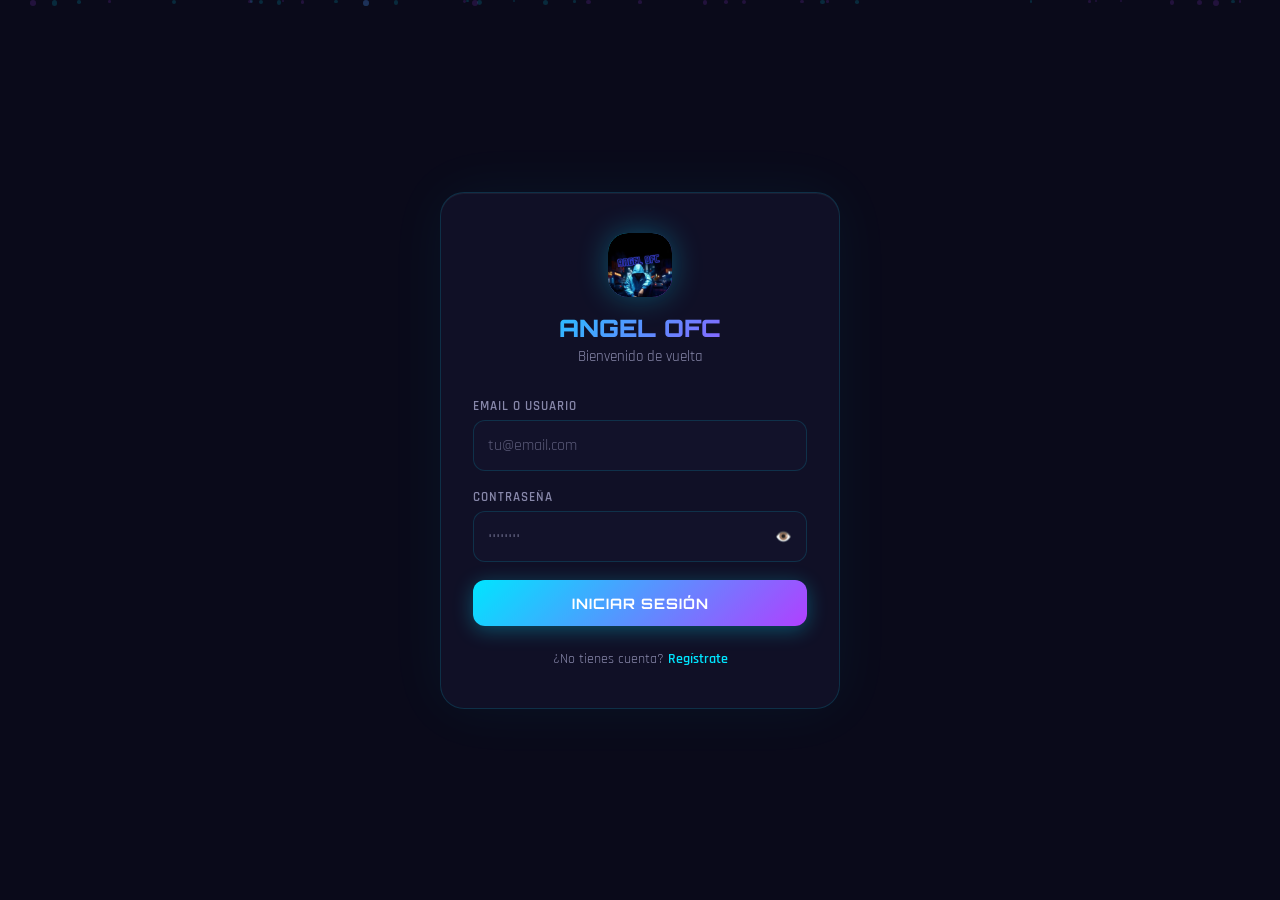
==== index.html @ 133ce3a5 "Actualizar index.html" ====
<!DOCTYPE html>
<html lang="es">
<head>
    <meta charset="UTF-8">
    <meta name="viewport" content="width=device-width, initial-scale=1.0">
    <title>JHAN-IA — By ANGEL OFC</title>
    <meta name="description" content="JHAN-IA inteligente con IA creado por ANGEL OFC">
    <link rel="preconnect" href="https://fonts.googleapis.com">
    <link href="https://fonts.googleapis.com/css2?family=Orbitron:wght@400;600;700;900&family=Rajdhani:wght@300;400;500;600;700&family=JetBrains+Mono:wght@400;500&display=swap" rel="stylesheet">
    <link rel="stylesheet" href="style.css">
</head>
<body>
    <nav class="navbar" id="navbar">
        <div class="nav-container">
            <div class="nav-logo">
                <div class="logo-icon"><svg viewBox="0 0 40 40" fill="none"><circle cx="20" cy="20" r="18" stroke="url(#g1)" stroke-width="2"/><circle cx="20" cy="20" r="8" fill="url(#g1)" opacity="0.6"/><circle cx="20" cy="20" r="3" fill="#0ff"/><line x1="20" y1="2" x2="20" y2="10" stroke="#0ff" stroke-width="1.5" opacity="0.5"/><line x1="20" y1="30" x2="20" y2="38" stroke="#0ff" stroke-width="1.5" opacity="0.5"/><line x1="2" y1="20" x2="10" y2="20" stroke="#a855f7" stroke-width="1.5" opacity="0.5"/><line x1="30" y1="20" x2="38" y2="20" stroke="#a855f7" stroke-width="1.5" opacity="0.5"/><defs><linearGradient id="g1" x1="0" y1="0" x2="40" y2="40"><stop stop-color="#0ff"/><stop offset="1" stop-color="#a855f7"/></linearGradient></defs></svg></div>
                <span class="logo-text">AI Bot</span>
            </div>
            <div class="nav-links" id="navLinks">
                <a href="#inicio" class="nav-link">Inicio</a>
                <a href="#funciones" class="nav-link">Funciones</a>
                <a href="#JHAN-IA" class="nav-link">JHAN-IA</a>
                <a href="#planes" class="nav-link">Planes</a>
                <a href="#contacto" class="nav-link">Contacto</a>
<!-- Perfil / Usuario -->
<div id="profile-menu" class="hidden">
  <span id="user-name"></span>
  <button id="logout-btn">Cerrar sesión</button>
</div>
            </div>
            <button class="nav-cta" onclick="document.getElementById('JHAN-IA').scrollIntoView({behavior:'smooth'})">JHAN-IA</button>
            <button class="hamburger" id="hamburger" aria-label="Menú"><span></span><span></span><span></span></button>
        </div>
    </nav>
    <section id="inicio" class="hero">
        <div class="hero-bg"><div class="grid-bg"></div><div class="glow glow-1"></div><div class="glow glow-2"></div><div class="particles" id="particles"></div></div>
        <div class="hero-content animate-on-scroll">
            <div class="hero-badge"><span class="badge-dot"></span>By ANGEL OFC — Inteligencia Artificial</div>
            <h1 class="hero-title"><span>Tu Asistente</span><span class="gradient-text">Inteligente</span></h1>
            <p class="hero-desc">JHAN-I potenciado con IA que responde, aprende y se adapta. Experiencia conversacional del futuro.</p>
            <div class="hero-buttons"><a href="#demo" class="btn btn-primary">Probar Ahora</a><a href="#funciones" class="btn btn-glass">Ver Funciones</a></div>
            <div class="hero-stats"><div class="stat"><span class="stat-num">99.9%</span><span class="stat-label">Uptime</span></div><div class="stat"><span class="stat-num">&lt;1s</span><span class="stat-label">Respuesta</span></div><div class="stat"><span class="stat-num">24/7</span><span class="stat-label">Disponible</span></div></div>
        </div>
    </section>
    <section id="funciones" class="section">
        <div class="container">
            <div class="section-header animate-on-scroll"><span class="section-tag">Funciones</span><h2 class="section-title">Capacidades <span class="gradient-text">Avanzadas</span></h2><p class="section-desc">Tecnología de última generación para una experiencia sin límites</p></div>
            <div class="features-grid">
                <div class="feature-card animate-on-scroll"><div class="feature-icon"><svg viewBox="0 0 24 24" fill="none" stroke="currentColor" stroke-width="2"><path d="M12 2a7 7 0 0 1 7 7c0 3-2 5-4 6v1a2 2 0 0 1-2 2h-2a2 2 0 0 1-2-2v-1c-2-1-4-3-4-6a7 7 0 0 1 7-7z"/><line x1="10" y1="20" x2="14" y2="20"/><line x1="10" y1="22" x2="14" y2="22"/></svg></div><h3>IA Contextual</h3><p>Entiende el contexto de la conversación y responde de forma coherente y natural.</p></div>
                <div class="feature-card animate-on-scroll"><div class="feature-icon icon-purple"><svg viewBox="0 0 24 24" fill="none" stroke="currentColor" stroke-width="2"><path d="M13 2L3 14h9l-1 8 10-12h-9l1-8z"/></svg></div><h3>Respuestas Instantáneas</h3><p>Procesamiento ultrarrápido con tiempos de respuesta menores a un segundo.</p></div>
                <div class="feature-card animate-on-scroll"><div class="feature-icon"><svg viewBox="0 0 24 24" fill="none" stroke="currentColor" stroke-width="2"><rect x="2" y="3" width="20" height="14" rx="2"/><line x1="8" y1="21" x2="16" y2="21"/><line x1="12" y1="17" x2="12" y2="21"/></svg></div><h3>Multi-Plataforma</h3><p>Funciona en cualquier dispositivo: web, móvil y escritorio sin configuración.</p></div>
                <div class="feature-card animate-on-scroll"><div class="feature-icon icon-purple"><svg viewBox="0 0 24 24" fill="none" stroke="currentColor" stroke-width="2"><path d="M12 22s8-4 8-10V5l-8-3-8 3v7c0 6 8 10 8 10z"/></svg></div><h3>Seguro y Privado</h3><p>Cifrado end-to-end. Tus conversaciones son completamente privadas.</p></div>
                <div class="feature-card animate-on-scroll"><div class="feature-icon"><svg viewBox="0 0 24 24" fill="none" stroke="currentColor" stroke-width="2"><circle cx="12" cy="12" r="3"/><path d="M19.4 15a1.65 1.65 0 0 0 .33 1.82l.06.06a2 2 0 1 1-2.83 2.83l-.06-.06a1.65 1.65 0 0 0-1.82-.33 1.65 1.65 0 0 0-1 1.51V21a2 2 0 0 1-4 0v-.09A1.65 1.65 0 0 0 9 19.4a1.65 1.65 0 0 0-1.82.33l-.06.06a2 2 0 1 1-2.83-2.83l.06-.06A1.65 1.65 0 0 0 4.68 15a1.65 1.65 0 0 0-1.51-1H3a2 2 0 0 1 0-4h.09A1.65 1.65 0 0 0 4.6 9a1.65 1.65 0 0 0-.33-1.82l-.06-.06a2 2 0 1 1 2.83-2.83l.06.06A1.65 1.65 0 0 0 9 4.68a1.65 1.65 0 0 0 1-1.51V3a2 2 0 0 1 4 0v.09a1.65 1.65 0 0 0 1 1.51 1.65 1.65 0 0 0 1.82-.33l.06-.06a2 2 0 1 1 2.83 2.83l-.06.06A1.65 1.65 0 0 0 19.4 9a1.65 1.65 0 0 0 1.51 1H21a2 2 0 0 1 0 4h-.09a1.65 1.65 0 0 0-1.51 1z"/></svg></div><h3>Personalizable</h3><p>Configura el tono, idioma y personalidad del bot según tus necesidades.</p></div>
                <div class="feature-card animate-on-scroll"><div class="feature-icon icon-purple"><svg viewBox="0 0 24 24" fill="none" stroke="currentColor" stroke-width="2"><polyline points="22 12 18 12 15 21 9 3 6 12 2 12"/></svg></div><h3>Analíticas en Vivo</h3><p>Dashboard con métricas en tiempo real de uso, satisfacción y rendimiento.</p></div>
            </div>
        </div>
    </section>
    <section id="demo" class="section section-dark">
        <div class="container">
            <div class="section-header animate-on-scroll"><span class="section-tag">JHAN-IA</span><h2 class="section-title">Prueba el <span class="gradient-text">JHAN-IA</span></h2><p class="section-desc">Escribe un mensaje y experimenta la IA en acción</p></div>
            <div class="chat-wrapper animate-on-scroll">
                <div class="chat-container">
                    <div class="chat-header"><div class="chat-status"><span class="status-dot"></span>JHAN-IA Online</div><span class="chat-model">JHAN-IA • ANGEL OFC</span></div>
                   <div class="chat-messages" id="chatMessages">
  <div class="message bot-message">
    <div class="message-avatar">
      <img src="img.jpg" alt="AI Bot" style="width:40px; height:40px; object-fit:cover; border-radius:50%;">
    </div>
    <div class="message-content">
      <p>¡Hola! Soy el  una IA de <strong>ANGEL OFC</strong>. ¿En qué puedo ayudarte hoy? 🚀</p>
    </div>
  </div>
</div>
                    <form class="chat-input-area" id="chatForm"><input type="text" id="chatInput" placeholder="Escribe tu mensaje..." autocomplete="off"><button type="submit" class="send-btn" id="sendBtn"><svg viewBox="0 0 24 24" fill="none" stroke="currentColor" stroke-width="2"><line x1="22" y1="2" x2="11" y2="13"/><polygon points="22 2 15 22 11 13 2 9 22 2"/></svg></button></form>
                </div>
            </div>
        </div>
    </section>
    <section id="planes" class="section">
        <div class="container">
            <div class="section-header animate-on-scroll"><span class="section-tag">Planes</span><h2 class="section-title">Elige tu <span class="gradient-text">Plan</span></h2><p class="section-desc">Soluciones flexibles para cada necesidad</p></div>
            <div class="plans-grid">
                <div class="plan-card animate-on-scroll"><h3>Starter</h3><div class="plan-price">$0<span>/mes</span></div><ul class="plan-features"><li>100 mensajes/día</li><li>Respuestas básicas</li><li>1 idioma</li><li>Soporte por email</li></ul><a href="#contacto" class="btn btn-glass btn-full">Comenzar Gratis</a></div>
                <div class="plan-card plan-featured animate-on-scroll"><div class="plan-badge">Popular</div><h3>Pro</h3><div class="plan-price">$29<span>/mes</span></div><ul class="plan-features"><li>Mensajes ilimitados</li><li>IA avanzada</li><li>Multi-idioma</li><li>Analíticas</li><li>Soporte prioritario</li></ul><a href="#contacto" class="btn btn-primary btn-full">Elegir Pro</a></div>
                <div class="plan-card animate-on-scroll"><h3>Enterprise</h3><div class="plan-price">Custom</div><ul class="plan-features"><li>Todo de Pro</li><li>API dedicada</li><li>SLA garantizado</li><li>Soporte 24/7</li><li>Personalización total</li></ul><a href="#contacto" class="btn btn-glass btn-full">Contactar</a></div>
            </div>
        </div>
    </section>
    <section id="contacto" class="section section-dark">
        <div class="container">
            <div class="section-header animate-on-scroll"><span class="section-tag">Contacto</span><h2 class="section-title">Hablemos de tu <span class="gradient-text">Proyecto</span></h2><p class="section-desc">Estamos listos para implementar tu bot personalizado</p></div>
            <div class="contact-grid">
                <div class="contact-info animate-on-scroll"><div class="contact-item"><div class="contact-icon"><svg viewBox="0 0 24 24" fill="none" stroke="currentColor" stroke-width="2"><path d="M4 4h16c1.1 0 2 .9 2 2v12c0 1.1-.9 2-2 2H4c-1.1 0-2-.9-2-2V6c0-1.1.9-2 2-2z"/><polyline points="22,6 12,13 2,6"/></svg></div><div><small>Email</small><p>contact@angelofc.dev</p></div></div><div class="contact-item"><div class="contact-icon"><svg viewBox="0 0 24 24" fill="none" stroke="currentColor" stroke-width="2"><path d="M21 10c0 7-9 13-9 13s-9-6-9-13a9 9 0 0 1 18 0z"/><circle cx="12" cy="10" r="3"/></svg></div><div><small>Ubicación</small><p>Global — Remoto</p></div></div></div>
                <form class="contact-form animate-on-scroll" id="contactForm"><input type="text" name="nombre" placeholder="Tu nombre" required><input type="email" name="email" placeholder="Tu email" required><textarea name="mensaje" placeholder="Cuéntanos sobre tu proyecto..." rows="4" required></textarea><button type="submit" class="btn btn-primary btn-full">Enviar Mensaje</button></form>
            </div>
        </div>
    </section>
    <footer class="footer"><div class="container footer-inner"><div class="footer-logo"><div class="logo-icon" style="width:28px;height:28px"><svg viewBox="0 0 40 40" fill="none"><circle cx="20" cy="20" r="18" stroke="url(#g2)" stroke-width="2"/><circle cx="20" cy="20" r="5" fill="#0ff" opacity="0.6"/><defs><linearGradient id="g2" x1="0" y1="0" x2="40" y2="40"><stop stop-color="#0ff"/><stop offset="1" stop-color="#a855f7"/></linearGradient></defs></svg></div><span class="logo-text" style="font-size:0.9rem">AI Bot</span></div><p>© 2025 AI Bot — By <span style="color:#0ff;font-weight:600">ANGEL OFC</span>. Todos los derechos reservados.</p></div></footer>
    <script src="script.js"></script>
<script>
document.addEventListener('DOMContentLoaded', () => {
  const session = JSON.parse(localStorage.getItem('user_session'));
  if(!session?.logged){
    // Si no hay sesión iniciada, redirigir a signup/login
    window.location.href = 'signup.html';
  }
});
</script>
</body>
</html>
---- style.css ----
*,*::before,*::after{margin:0;padding:0;box-sizing:border-box}
:root{--bg:#080b14;--bg2:#0d1117;--fg:#e0f2fe;--fg-muted:#64748b;--cyan:#00e5ff;--purple:#a855f7;--blue:#3b82f6;--glass:rgba(13,17,23,0.7);--glass-border:rgba(0,229,255,0.12);--radius:12px}
html{scroll-behavior:smooth}
body{background:var(--bg);color:var(--fg);font-family:'Rajdhani',sans-serif;overflow-x:hidden;line-height:1.6}
::selection{background:rgba(0,229,255,0.3);color:#fff}
::-webkit-scrollbar{width:6px}::-webkit-scrollbar-track{background:var(--bg)}::-webkit-scrollbar-thumb{background:rgba(0,229,255,0.3);border-radius:3px}
a{text-decoration:none;color:inherit}.container{max-width:1200px;margin:0 auto;padding:0 24px}
.navbar{position:fixed;top:0;left:0;right:0;z-index:100;background:rgba(8,11,20,0.85);backdrop-filter:blur(20px);border-bottom:1px solid var(--glass-border);transition:background .3s}
.nav-container{max-width:1200px;margin:0 auto;padding:16px 24px;display:flex;align-items:center;justify-content:space-between}
.nav-logo{display:flex;align-items:center;gap:10px;cursor:pointer}.logo-icon{width:36px;height:36px}
.logo-text{font-family:'Orbitron',sans-serif;font-weight:700;font-size:1.1rem;background:linear-gradient(135deg,var(--cyan),var(--purple));-webkit-background-clip:text;-webkit-text-fill-color:transparent}
.nav-links{display:flex;gap:28px}.nav-link{font-size:0.9rem;color:var(--fg-muted);text-transform:uppercase;letter-spacing:2px;transition:color .3s;font-weight:500}.nav-link:hover{color:var(--cyan)}
.nav-cta{padding:8px 20px;border:none;border-radius:8px;font-family:'Orbitron',sans-serif;font-size:0.7rem;font-weight:600;background:var(--cyan);color:var(--bg);cursor:pointer;transition:box-shadow .3s}.nav-cta:hover{box-shadow:0 0 25px rgba(0,229,255,0.4)}
.hamburger{display:none;flex-direction:column;gap:5px;background:none;border:none;cursor:pointer;padding:4px}.hamburger span{width:24px;height:2px;background:var(--fg);border-radius:2px;transition:all .3s}.hamburger.active span:nth-child(1){transform:rotate(45deg) translate(5px,5px)}.hamburger.active span:nth-child(2){opacity:0}.hamburger.active span:nth-child(3){transform:rotate(-45deg) translate(5px,-5px)}
.hero{position:relative;min-height:100vh;display:flex;align-items:center;justify-content:center;text-align:center;padding:120px 24px 80px}
.hero-bg{position:absolute;inset:0;overflow:hidden}.grid-bg{position:absolute;inset:0;background-image:linear-gradient(rgba(0,229,255,0.03) 1px,transparent 1px),linear-gradient(90deg,rgba(0,229,255,0.03) 1px,transparent 1px);background-size:60px 60px}
.glow{position:absolute;border-radius:50%;filter:blur(120px)}.glow-1{width:500px;height:500px;top:10%;left:20%;background:rgba(0,229,255,0.06)}.glow-2{width:400px;height:400px;bottom:20%;right:15%;background:rgba(168,85,247,0.06)}
.particles{position:absolute;inset:0}.particle{position:absolute;width:3px;height:3px;background:var(--cyan);border-radius:50%;opacity:0;animation:floatParticle 8s infinite}
@keyframes floatParticle{0%{opacity:0;transform:translateY(100vh)}50%{opacity:0.6}100%{opacity:0;transform:translateY(-100px)}}
.hero-content{position:relative;z-index:2;max-width:800px}.hero-badge{display:inline-flex;align-items:center;gap:8px;padding:8px 20px;border-radius:50px;background:var(--glass);border:1px solid var(--glass-border);font-size:0.85rem;color:var(--fg-muted);margin-bottom:32px}
.badge-dot{width:8px;height:8px;border-radius:50%;background:var(--cyan);animation:pulse 2s infinite}
@keyframes pulse{0%,100%{opacity:1;box-shadow:0 0 0 0 rgba(0,229,255,0.5)}50%{opacity:0.8;box-shadow:0 0 0 8px rgba(0,229,255,0)}}
.hero-title{font-family:'Orbitron',sans-serif;font-size:clamp(2.5rem,7vw,5.5rem);font-weight:900;line-height:1.1;margin-bottom:24px}.hero-title span{display:block}
.gradient-text{background:linear-gradient(135deg,var(--cyan),var(--purple));-webkit-background-clip:text;-webkit-text-fill-color:transparent;text-shadow:none}
.hero-desc{font-size:1.2rem;color:var(--fg-muted);max-width:550px;margin:0 auto 36px;line-height:1.7}
.hero-buttons{display:flex;gap:16px;justify-content:center;flex-wrap:wrap;margin-bottom:48px}
.btn{padding:14px 32px;border-radius:var(--radius);font-family:'Orbitron',sans-serif;font-size:0.8rem;font-weight:600;border:none;cursor:pointer;transition:all .3s;display:inline-flex;align-items:center;justify-content:center}
.btn-primary{background:var(--cyan);color:var(--bg)}.btn-primary:hover{box-shadow:0 0 30px rgba(0,229,255,0.4);transform:translateY(-2px)}
.btn-glass{background:var(--glass);border:1px solid var(--glass-border);color:var(--fg)}.btn-glass:hover{background:rgba(0,229,255,0.08);border-color:rgba(0,229,255,0.3)}
.btn-full{width:100%}
.hero-stats{display:flex;gap:48px;justify-content:center}.stat{display:flex;flex-direction:column;align-items:center}.stat-num{font-family:'Orbitron',sans-serif;font-size:1.5rem;font-weight:700;color:var(--cyan)}.stat-label{font-size:0.8rem;color:var(--fg-muted);text-transform:uppercase;letter-spacing:2px}
.section{padding:100px 0}.section-dark{background:var(--bg2)}.section-header{text-align:center;margin-bottom:60px}
.section-tag{font-family:'Orbitron',sans-serif;font-size:0.7rem;letter-spacing:4px;text-transform:uppercase;color:var(--cyan)}
.section-title{font-family:'Orbitron',sans-serif;font-size:clamp(1.8rem,4vw,3rem);font-weight:700;margin-top:12px;margin-bottom:12px}
.section-desc{font-size:1.05rem;color:var(--fg-muted);max-width:500px;margin:0 auto}
.features-grid{display:grid;grid-template-columns:repeat(auto-fit,minmax(320px,1fr));gap:24px}
.feature-card{padding:32px;border-radius:var(--radius);background:var(--glass);border:1px solid var(--glass-border);transition:all .4s}.feature-card:hover{border-color:rgba(0,229,255,0.3);transform:translateY(-4px);box-shadow:0 0 30px rgba(0,229,255,0.08)}
.feature-icon{width:48px;height:48px;border-radius:12px;display:flex;align-items:center;justify-content:center;margin-bottom:20px;background:rgba(0,229,255,0.1);color:var(--cyan)}.feature-icon.icon-purple{background:rgba(168,85,247,0.1);color:var(--purple)}.feature-icon svg{width:24px;height:24px}
.feature-card h3{font-family:'Orbitron',sans-serif;font-size:1rem;font-weight:600;margin-bottom:8px}.feature-card p{font-size:0.95rem;color:var(--fg-muted);line-height:1.6}
.chat-wrapper{display:flex;justify-content:center}
.chat-container{width:100%;max-width:650px;border-radius:16px;overflow:hidden;background:var(--bg);border:1px solid var(--glass-border);box-shadow:0 0 60px rgba(0,229,255,0.06)}
.chat-header{display:flex;align-items:center;justify-content:space-between;padding:16px 20px;background:rgba(0,229,255,0.04);border-bottom:1px solid var(--glass-border)}
.chat-status{display:flex;align-items:center;gap:8px;font-family:'Orbitron',sans-serif;font-size:0.75rem;font-weight:600}.status-dot{width:8px;height:8px;border-radius:50%;background:#22c55e;box-shadow:0 0 8px #22c55e}
.chat-model{font-size:0.75rem;color:var(--fg-muted);font-family:'JetBrains Mono',monospace}
.chat-messages{padding:20px;min-height:350px;max-height:400px;overflow-y:auto;display:flex;flex-direction:column;gap:16px}
.message{display:flex;gap:12px;max-width:85%;animation:fadeIn .3s ease}
@keyframes fadeIn{from{opacity:0;transform:translateY(8px)}to{opacity:1;transform:translateY(0)}}
.bot-message{align-self:flex-start}.user-message{align-self:flex-end;flex-direction:row-reverse}
.message-avatar{width:32px;height:32px;border-radius:8px;display:flex;align-items:center;justify-content:center;font-family:'Orbitron',sans-serif;font-size:0.6rem;font-weight:700;flex-shrink:0}
.bot-message .message-avatar{background:rgba(0,229,255,0.15);color:var(--cyan)}.user-message .message-avatar{background:rgba(168,85,247,0.15);color:var(--purple)}
.message-content{padding:12px 16px;border-radius:12px;font-size:0.95rem;line-height:1.6}
.bot-message .message-content{background:rgba(0,229,255,0.06);border:1px solid rgba(0,229,255,0.1)}.user-message .message-content{background:rgba(168,85,247,0.08);border:1px solid rgba(168,85,247,0.15)}
.chat-input-area{display:flex;gap:8px;padding:16px 20px;border-top:1px solid var(--glass-border);background:rgba(0,229,255,0.02)}
.chat-input-area input{flex:1;padding:12px 16px;border-radius:10px;border:1px solid var(--glass-border);background:rgba(255,255,255,0.03);color:var(--fg);font-family:'Rajdhani',sans-serif;font-size:1rem;outline:none;transition:border-color .3s}.chat-input-area input:focus{border-color:rgba(0,229,255,0.4)}
.send-btn{width:44px;height:44px;border-radius:10px;border:none;background:var(--cyan);color:var(--bg);cursor:pointer;display:flex;align-items:center;justify-content:center;transition:all .3s}.send-btn:hover{box-shadow:0 0 20px rgba(0,229,255,0.4)}.send-btn:disabled{opacity:0.5;cursor:not-allowed}.send-btn svg{width:18px;height:18px}
.typing-indicator{display:flex;gap:4px;padding:12px 16px}.typing-indicator span{width:6px;height:6px;border-radius:50%;background:var(--cyan);opacity:0.4;animation:typingBounce 1.4s infinite}.typing-indicator span:nth-child(2){animation-delay:0.2s}.typing-indicator span:nth-child(3){animation-delay:0.4s}
@keyframes typingBounce{0%,60%,100%{transform:translateY(0)}30%{transform:translateY(-6px)}}
.plans-grid{display:grid;grid-template-columns:repeat(auto-fit,minmax(280px,1fr));gap:24px;max-width:950px;margin:0 auto}
.plan-card{padding:36px 28px;border-radius:var(--radius);background:var(--glass);border:1px solid var(--glass-border);text-align:center;position:relative;transition:all .4s}.plan-card:hover{transform:translateY(-4px)}
.plan-featured{border-color:rgba(0,229,255,0.3);box-shadow:0 0 40px rgba(0,229,255,0.08)}
.plan-badge{position:absolute;top:-12px;left:50%;transform:translateX(-50%);padding:4px 16px;border-radius:20px;background:var(--cyan);color:var(--bg);font-family:'Orbitron',sans-serif;font-size:0.65rem;font-weight:700}
.plan-card h3{font-family:'Orbitron',sans-serif;font-size:1.1rem;font-weight:600;margin-bottom:16px}
.plan-price{font-family:'Orbitron',sans-serif;font-size:2.5rem;font-weight:900;margin-bottom:24px;color:var(--cyan)}.plan-price span{font-size:0.9rem;color:var(--fg-muted);font-weight:400}
.plan-features{list-style:none;margin-bottom:28px;text-align:left}.plan-features li{padding:8px 0;border-bottom:1px solid rgba(255,255,255,0.04);font-size:0.95rem;color:var(--fg-muted)}.plan-features li::before{content:"✓ ";color:var(--cyan);font-weight:700}
.contact-grid{display:grid;grid-template-columns:1fr 1fr;gap:48px;max-width:900px;margin:0 auto;align-items:start}
.contact-info{display:flex;flex-direction:column;gap:28px}.contact-item{display:flex;align-items:center;gap:16px}
.contact-icon{width:48px;height:48px;border-radius:12px;background:var(--glass);border:1px solid var(--glass-border);display:flex;align-items:center;justify-content:center;color:var(--cyan);flex-shrink:0}.contact-icon svg{width:20px;height:20px}
.contact-item small{font-family:'Orbitron',sans-serif;font-size:0.65rem;text-transform:uppercase;letter-spacing:2px;color:var(--fg-muted)}.contact-item p{font-size:1rem}
.contact-form{display:flex;flex-direction:column;gap:14px}
.contact-form input,.contact-form textarea{padding:14px 18px;border-radius:var(--radius);border:1px solid var(--glass-border);background:rgba(255,255,255,0.03);color:var(--fg);font-family:'Rajdhani',sans-serif;font-size:1rem;outline:none;transition:border-color .3s;resize:none}.contact-form input:focus,.contact-form textarea:focus{border-color:rgba(0,229,255,0.4)}
.footer{padding:28px 0;border-top:1px solid var(--glass-border)}.footer-inner{display:flex;align-items:center;justify-content:space-between;flex-wrap:wrap;gap:16px}.footer-logo{display:flex;align-items:center;gap:8px}.footer p{font-size:0.85rem;color:var(--fg-muted)}
.animate-on-scroll{opacity:0;transform:translateY(30px);transition:all .8s cubic-bezier(.16,1,.3,1)}.animate-on-scroll.visible{opacity:1;transform:translateY(0)}
@media(max-width:768px){.nav-links{display:none;position:absolute;top:100%;left:0;right:0;flex-direction:column;background:rgba(8,11,20,0.95);backdrop-filter:blur(20px);padding:20px 24px;gap:16px;border-bottom:1px solid var(--glass-border)}.nav-links.active{display:flex}.nav-cta{display:none}.hamburger{display:flex}.hero-stats{gap:24px}.features-grid{grid-template-columns:1fr}.contact-grid{grid-template-columns:1fr}.plans-grid{grid-template-columns:1fr;max-width:400px}}

/* ============================ */
/* 🔴 Botón Cerrar Sesión */
/* ============================ */
#profile-menu {
  display: flex;
  align-items: center;
  gap: 10px;
  font-family: 'Rajdhani', sans-serif;
  margin-bottom: 20px;
}

#user-name {
  font-weight: 600;
  color: #fff;
}

#logout-btn {
  background-color: #ff4d4d; /* rojo llamativo */
  color: #fff;
  border: none;
  border-radius: 8px;
  padding: 6px 14px;
  cursor: pointer;
  font-weight: 600;
  transition: all 0.3s ease;
}

#logout-btn:hover {
  background-color: #e60000;
  transform: scale(1.05);
}

/* ============================ */
/* Ocultar Signup al inicio */
#signupCard {
  display: none; /* inicialmente oculto */
}

/* Cuando JS lo muestre, remover hidden */
.auth-card.hidden {
  display: none !important;
}
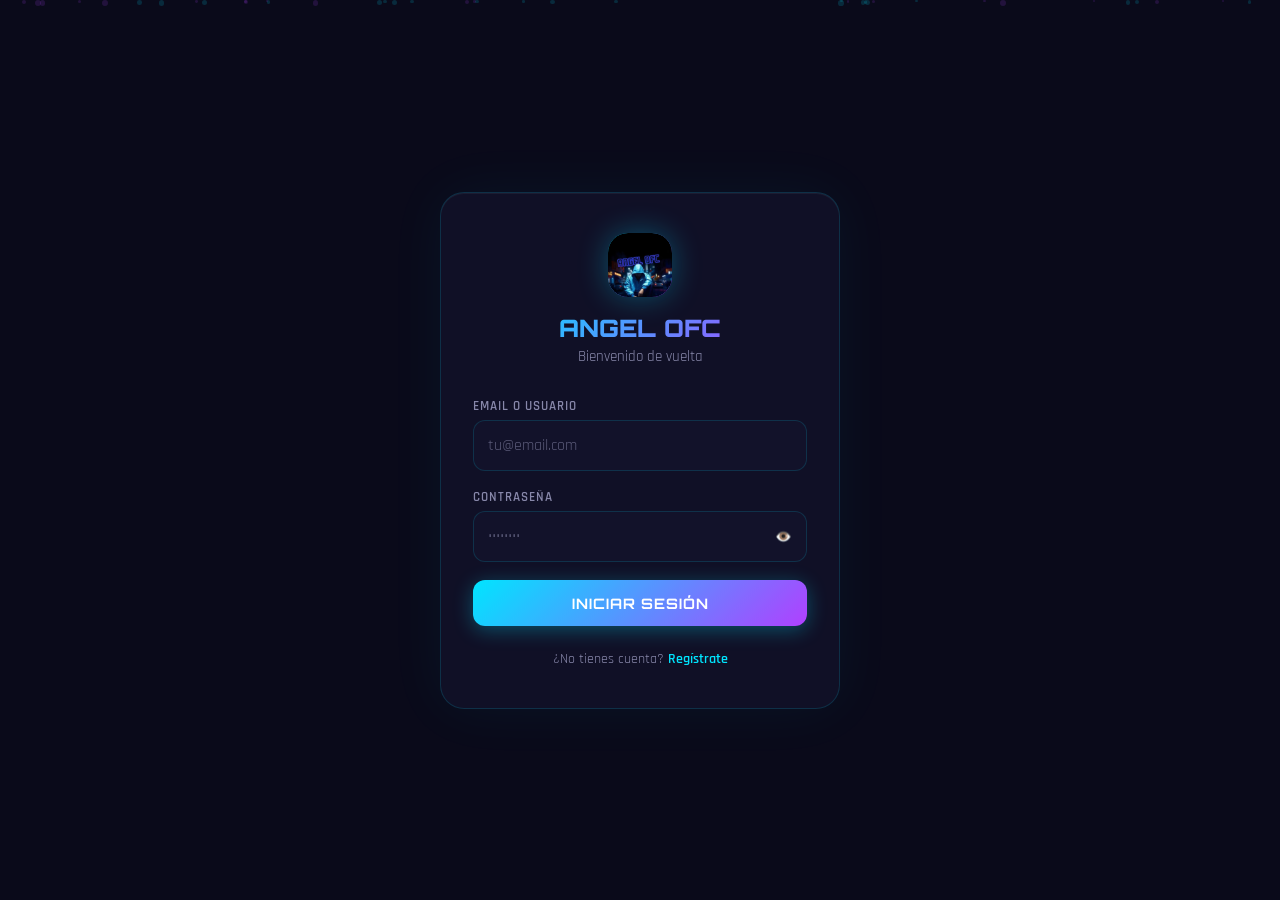
==== commit 81058e25: "Actualizar index.html" ====
--- a/index.html
+++ b/index.html
@@ -4,6 +4,22 @@
     <meta charset="UTF-8">
     <meta name="viewport" content="width=device-width, initial-scale=1.0">
     <title>JHAN-IA — By ANGEL OFC</title>
+
+<!-- 🔹 Open Graph / Facebook / WhatsApp -->
+<meta property="og:type" content="website">
+<meta property="og:url" content="https://jhan-ia.onrender.com/">
+<meta property="og:title" content="JHAN-IA - Tu Asistente AI">
+<meta property="og:description" content="Interactúa con JHAN-IA, tu asistente inteligente creado por ANGEL OFC. Responde en español y aprende de tus mensajes.">
+<meta property="og:image" content="https://jhan-ia.onrender.com/img.jpg">
+
+<!-- 🔹 Twitter Card -->
+<meta name="twitter:card" content="summary_large_image">
+<meta name="twitter:url" content="https://jhan-ia.onrender.com/">
+<meta name="twitter:title" content="JHAN-IA - Tu Asistente AI">
+<meta name="twitter:description" content="Interactúa con JHAN-IA, tu asistente inteligente creado por ANGEL OFC. Responde en español y aprende de tus mensajes.">
+<meta name="twitter:image" content="https://jhan-ia.onrender.com/img.jpg">
+
+
     <meta name="description" content="JHAN-IA inteligente con IA creado por ANGEL OFC">
     <link rel="preconnect" href="https://fonts.googleapis.com">
     <link href="https://fonts.googleapis.com/css2?family=Orbitron:wght@400;600;700;900&family=Rajdhani:wght@300;400;500;600;700&family=JetBrains+Mono:wght@400;500&display=swap" rel="stylesheet">
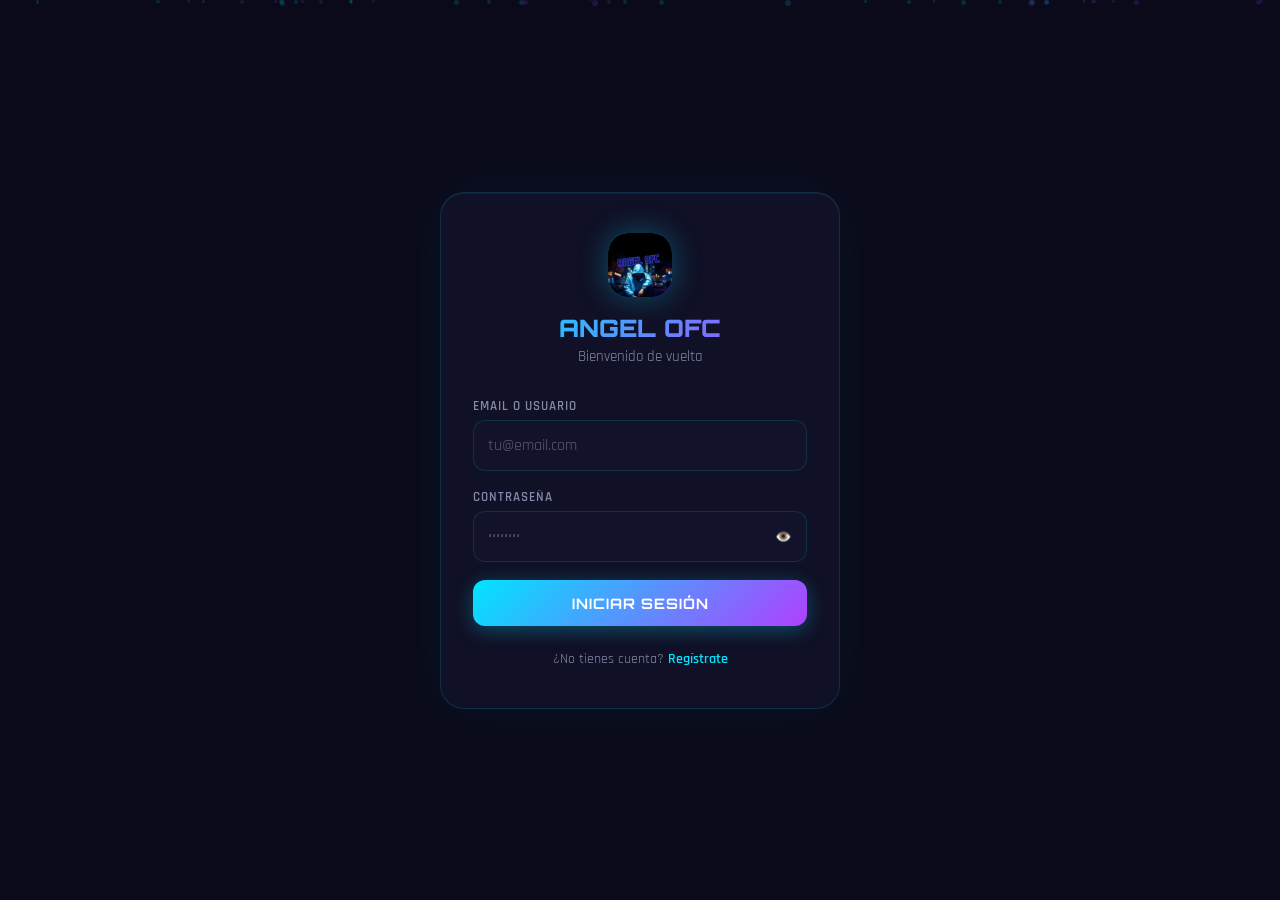
==== commit e1525181: "Actualizar index.html" ====
--- a/index.html
+++ b/index.html
@@ -4,6 +4,9 @@
     <meta charset="UTF-8">
     <meta name="viewport" content="width=device-width, initial-scale=1.0">
     <title>JHAN-IA — By ANGEL OFC</title>
+
+<!-- Favicon -->
+<link rel="icon" type="image/png" href="img.jpg">
 
 <!-- 🔹 Open Graph / Facebook / WhatsApp -->
 <meta property="og:type" content="website">
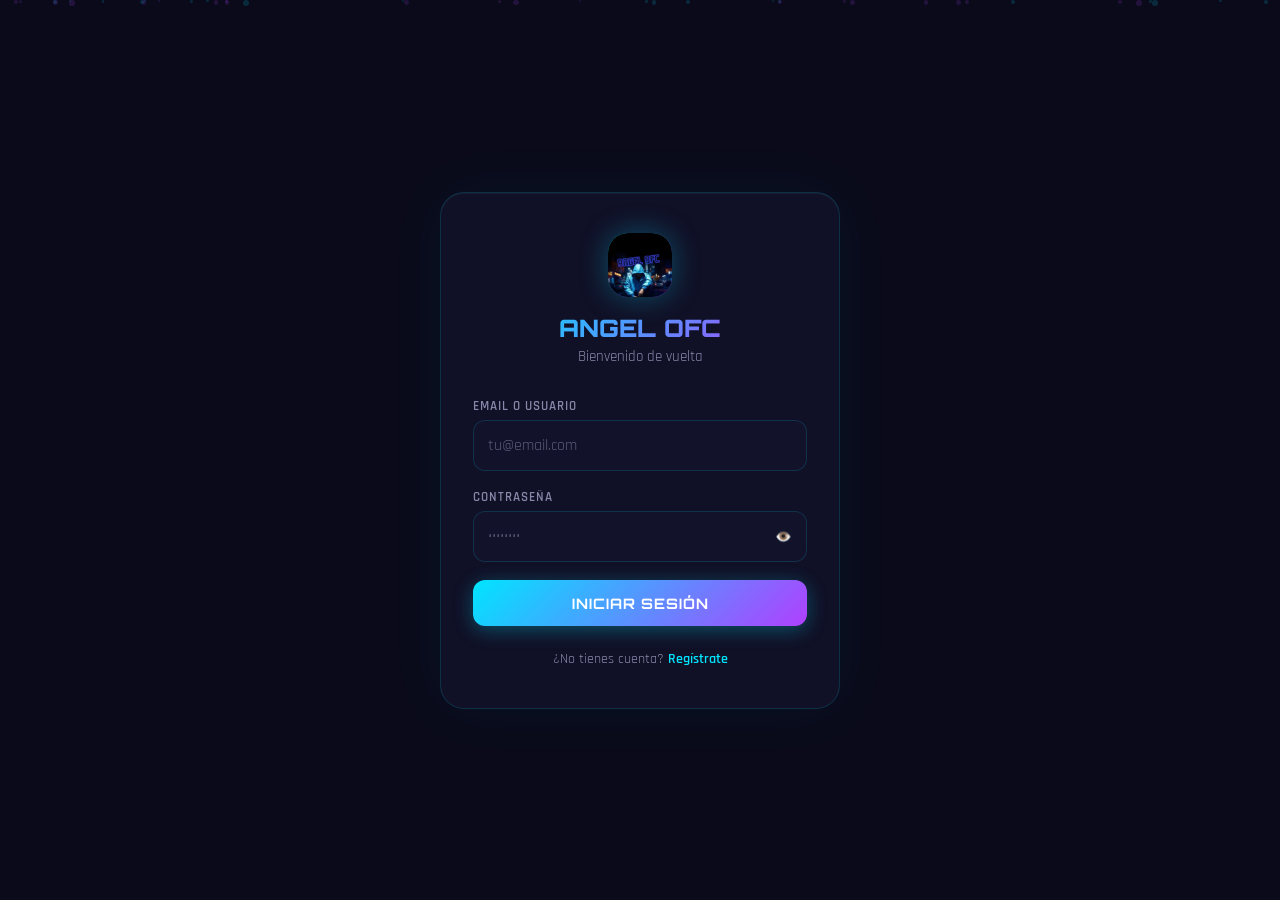
==== commit 07620bd8: "Actualizar index.html" ====
--- a/index.html
+++ b/index.html
@@ -6,7 +6,7 @@
     <title>JHAN-IA — By ANGEL OFC</title>
 
 <!-- Favicon -->
-<link rel="icon" type="image/png" href="img.jpg">
+<link rel="icon" type="image/jpeg" href="img.jpg">
 
 <!-- 🔹 Open Graph / Facebook / WhatsApp -->
 <meta property="og:type" content="website">
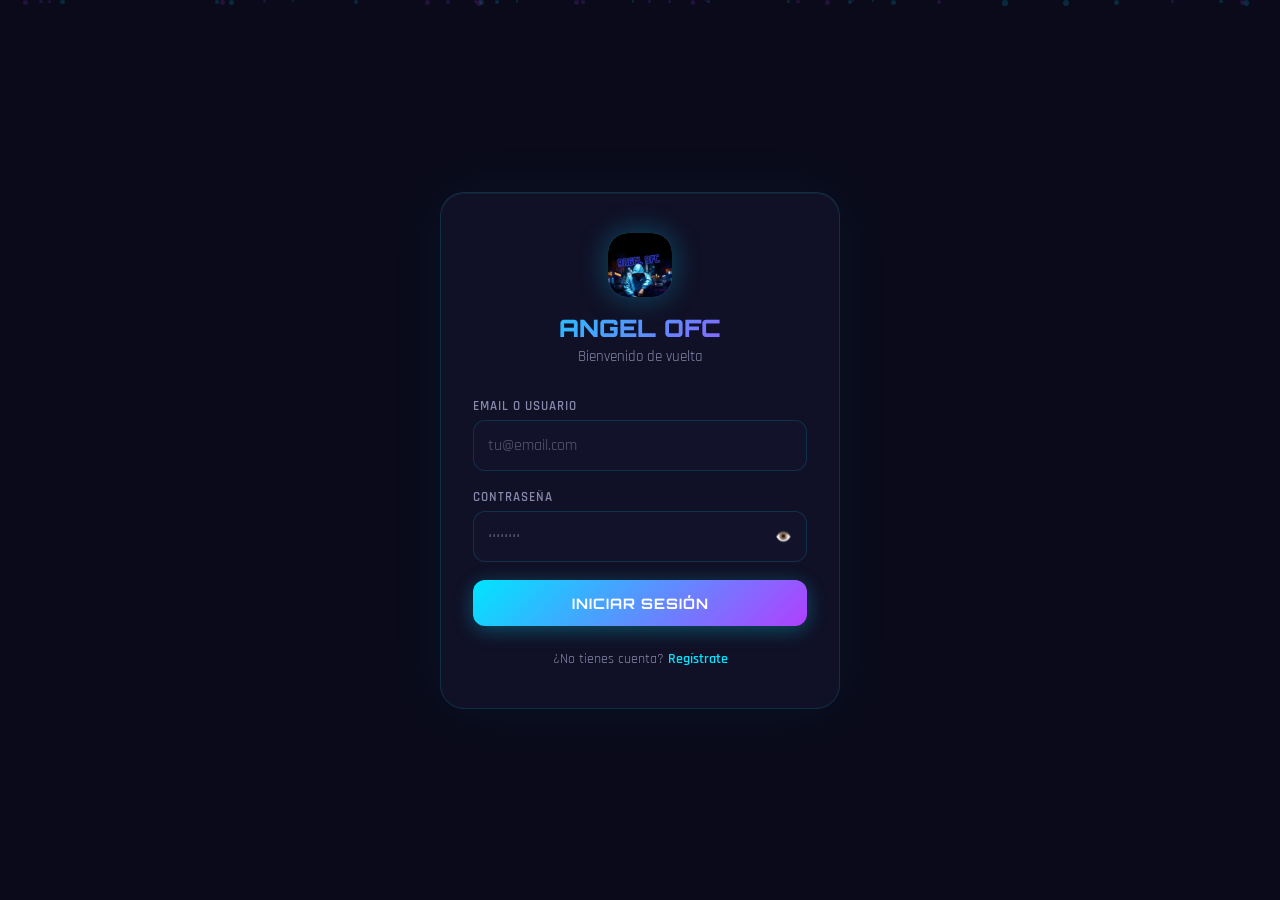
==== commit 7a50d81e: "Actualizar index.html" ====
--- a/index.html
+++ b/index.html
@@ -6,21 +6,21 @@
     <title>JHAN-IA — By ANGEL OFC</title>
 
 <!-- Favicon -->
-<link rel="icon" type="image/jpeg" href="img.jpg">
+<link rel="icon" type="image/jpeg" href="icono.jpg">
 
 <!-- 🔹 Open Graph / Facebook / WhatsApp -->
 <meta property="og:type" content="website">
 <meta property="og:url" content="https://jhan-ia.onrender.com/">
 <meta property="og:title" content="JHAN-IA - Tu Asistente AI">
 <meta property="og:description" content="Interactúa con JHAN-IA, tu asistente inteligente creado por ANGEL OFC. Responde en español y aprende de tus mensajes.">
-<meta property="og:image" content="https://jhan-ia.onrender.com/img.jpg">
+<meta property="og:image" content="https://jhan-ia.onrender.com/icon.jpg">
 
 <!-- 🔹 Twitter Card -->
 <meta name="twitter:card" content="summary_large_image">
 <meta name="twitter:url" content="https://jhan-ia.onrender.com/">
 <meta name="twitter:title" content="JHAN-IA - Tu Asistente AI">
 <meta name="twitter:description" content="Interactúa con JHAN-IA, tu asistente inteligente creado por ANGEL OFC. Responde en español y aprende de tus mensajes.">
-<meta name="twitter:image" content="https://jhan-ia.onrender.com/img.jpg">
+<meta name="twitter:image" content="https://jhan-ia.onrender.com/icon.jpg">
 
 
     <meta name="description" content="JHAN-IA inteligente con IA creado por ANGEL OFC">
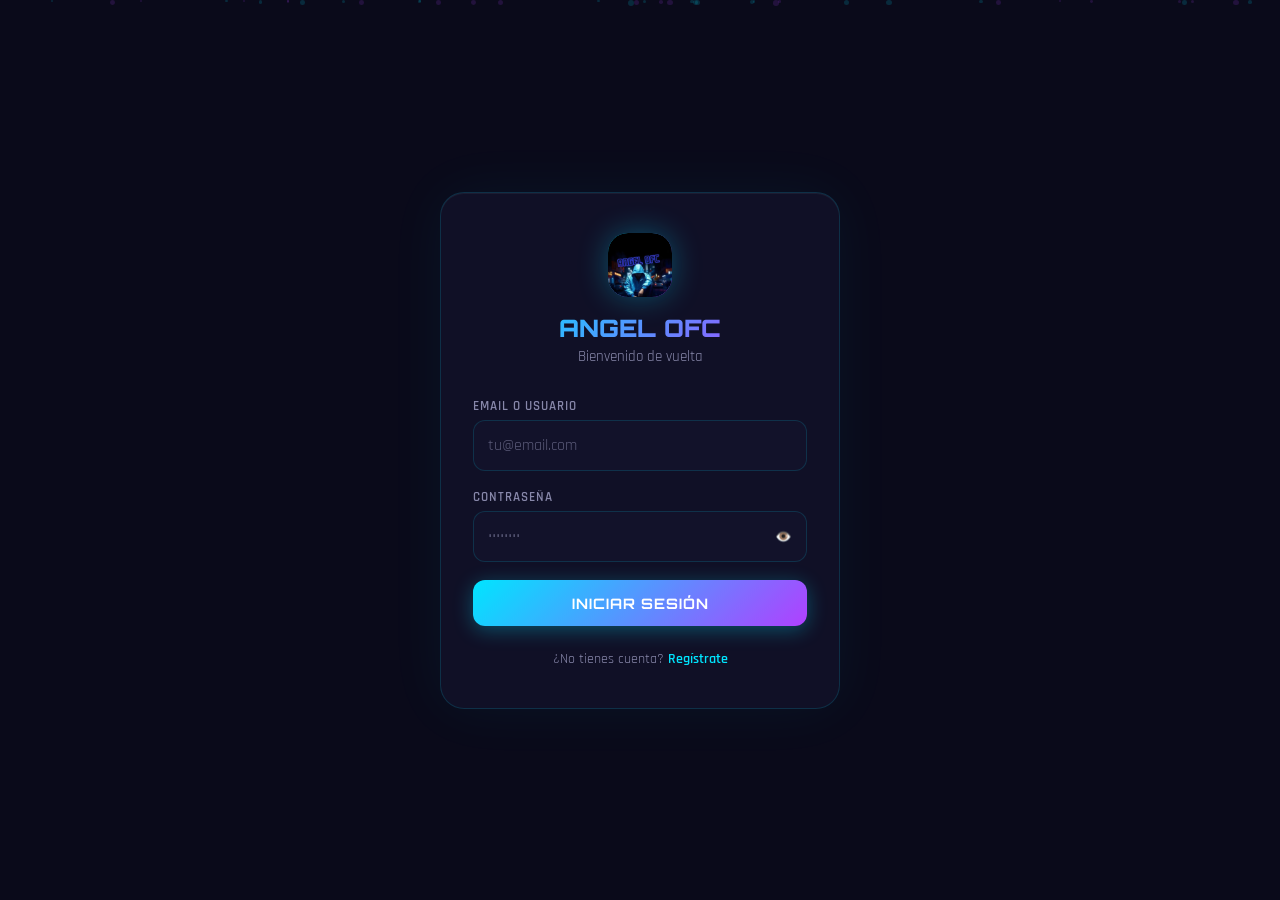
==== commit 69df6ba6: "Actualizar index.html" ====
--- a/index.html
+++ b/index.html
@@ -33,7 +33,7 @@
         <div class="nav-container">
             <div class="nav-logo">
                 <div class="logo-icon"><svg viewBox="0 0 40 40" fill="none"><circle cx="20" cy="20" r="18" stroke="url(#g1)" stroke-width="2"/><circle cx="20" cy="20" r="8" fill="url(#g1)" opacity="0.6"/><circle cx="20" cy="20" r="3" fill="#0ff"/><line x1="20" y1="2" x2="20" y2="10" stroke="#0ff" stroke-width="1.5" opacity="0.5"/><line x1="20" y1="30" x2="20" y2="38" stroke="#0ff" stroke-width="1.5" opacity="0.5"/><line x1="2" y1="20" x2="10" y2="20" stroke="#a855f7" stroke-width="1.5" opacity="0.5"/><line x1="30" y1="20" x2="38" y2="20" stroke="#a855f7" stroke-width="1.5" opacity="0.5"/><defs><linearGradient id="g1" x1="0" y1="0" x2="40" y2="40"><stop stop-color="#0ff"/><stop offset="1" stop-color="#a855f7"/></linearGradient></defs></svg></div>
-                <span class="logo-text">AI Bot</span>
+                <span class="logo-text">JHAN-IA</span>
             </div>
             <div class="nav-links" id="navLinks">
                 <a href="#inicio" class="nav-link">Inicio</a>
@@ -83,7 +83,7 @@
                    <div class="chat-messages" id="chatMessages">
   <div class="message bot-message">
     <div class="message-avatar">
-      <img src="img.jpg" alt="AI Bot" style="width:40px; height:40px; object-fit:cover; border-radius:50%;">
+      <img src="icono.jpg" alt="AI Bot" style="width:40px; height:40px; object-fit:cover; border-radius:50%;">
     </div>
     <div class="message-content">
       <p>¡Hola! Soy el  una IA de <strong>ANGEL OFC</strong>. ¿En qué puedo ayudarte hoy? 🚀</p>
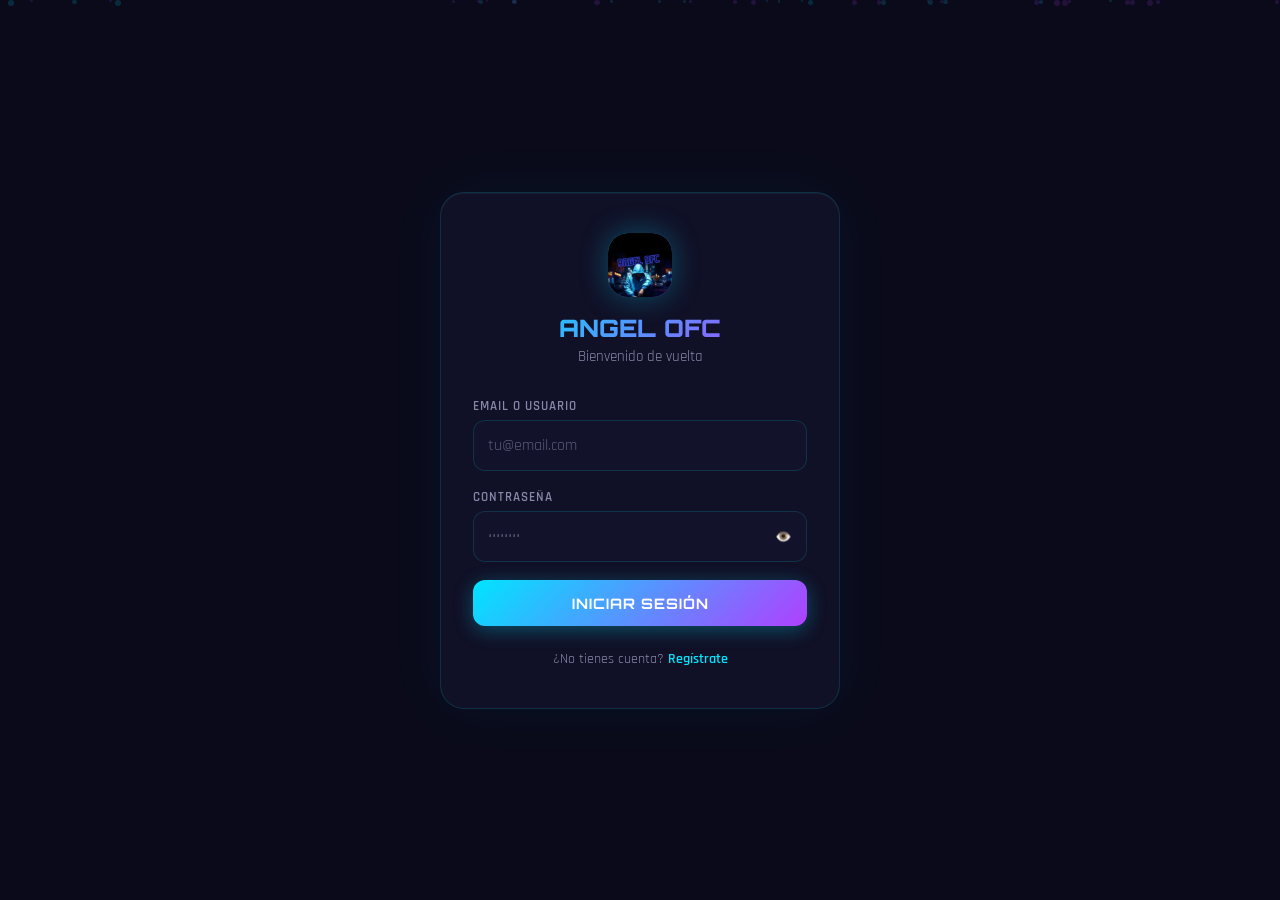
==== commit ceb7603b: "Actualizar index.html" ====
--- a/index.html
+++ b/index.html
@@ -6,7 +6,7 @@
     <title>JHAN-IA — By ANGEL OFC</title>
 
 <!-- Favicon -->
-<link rel="icon" type="image/jpeg" href="icono.jpg">
+<link rel="icon" type="image/jpeg" href="logo.jpg">
 
 <!-- 🔹 Open Graph / Facebook / WhatsApp -->
 <meta property="og:type" content="website">
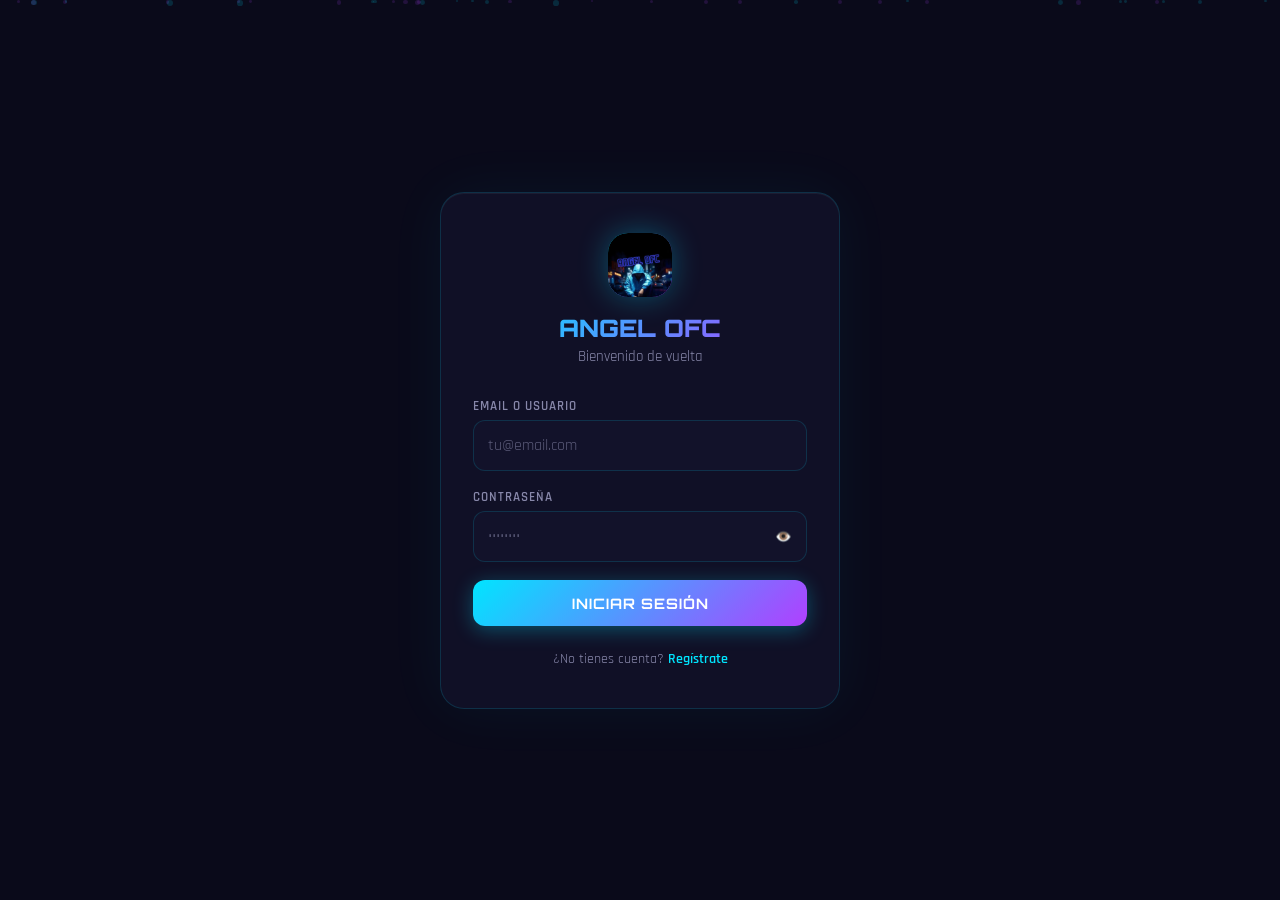
==== commit b0c80857: "Actualizar index.html" ====
--- a/index.html
+++ b/index.html
@@ -83,7 +83,7 @@
                    <div class="chat-messages" id="chatMessages">
   <div class="message bot-message">
     <div class="message-avatar">
-      <img src="icono.jpg" alt="AI Bot" style="width:40px; height:40px; object-fit:cover; border-radius:50%;">
+      <img src="logo.jpg" alt="AI Bot" style="width:40px; height:40px; object-fit:cover; border-radius:50%;">
     </div>
     <div class="message-content">
       <p>¡Hola! Soy el  una IA de <strong>ANGEL OFC</strong>. ¿En qué puedo ayudarte hoy? 🚀</p>
